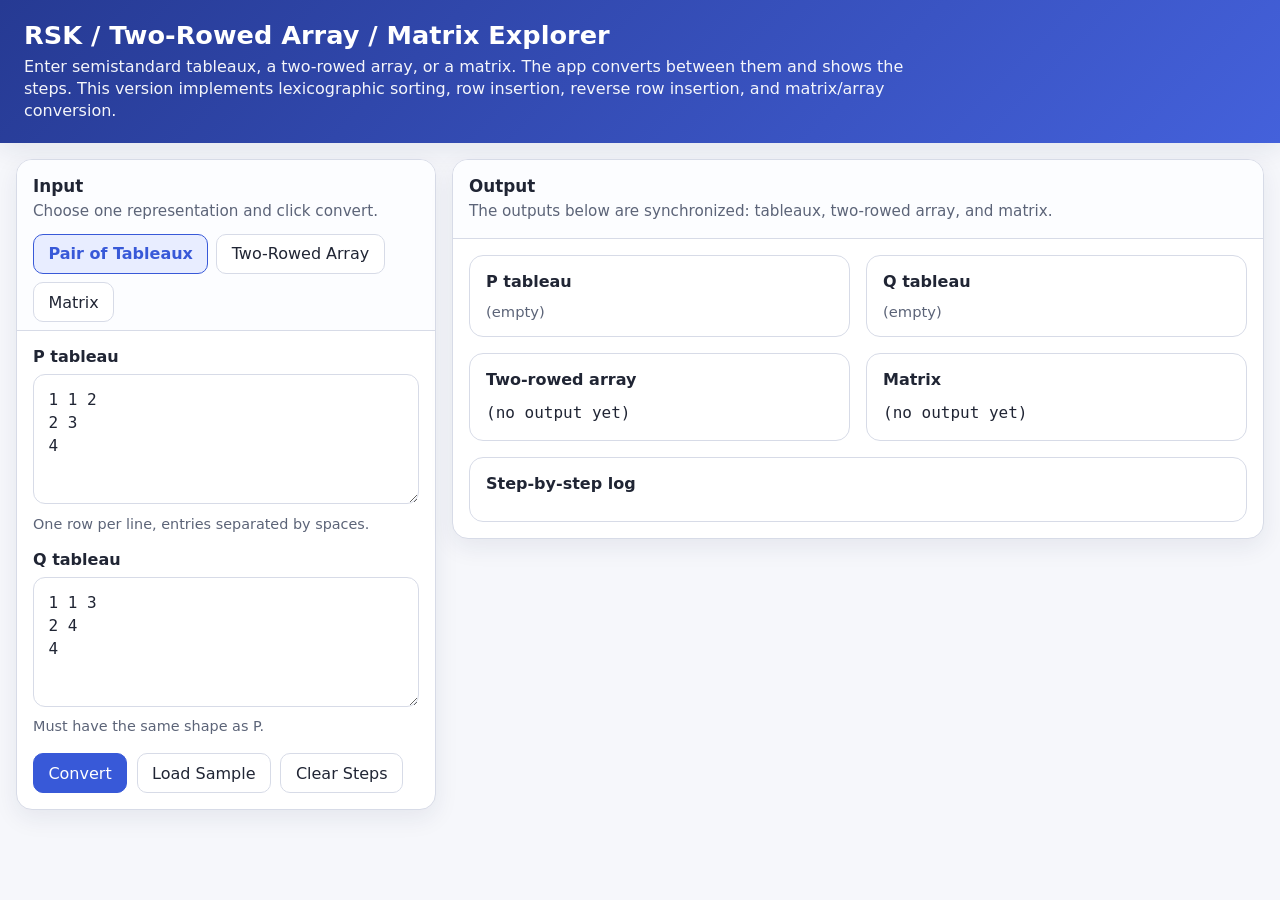
==== index.html @ bd5b1ef0 "tweak" ====
<!DOCTYPE html>
<html lang="en">
<head>
  <meta charset="UTF-8" />
  <meta name="viewport" content="width=device-width, initial-scale=1.0" />
  <title>RSK / Matrix / Tableaux Explorer</title>
  <link rel="stylesheet" href="style.css" />
</head>
<body>
  <header>
    <h1>RSK / Two-Rowed Array / Matrix Explorer</h1>
    <p>
      Enter semistandard tableaux, a two-rowed array, or a matrix. The app converts between them and shows the steps.
      This version implements lexicographic sorting, row insertion, reverse row insertion, and matrix/array conversion.
    </p>
  </header>

  <main>
    <div class="layout">
      <section class="panel">
        <div class="panel-header">
          <h2>Input</h2>
          <p>Choose one representation and click convert.</p>
          <div class="tabs">
            <button class="tab-btn active" data-mode="tableauxMode">Pair of Tableaux</button>
            <button class="tab-btn" data-mode="arrayMode">Two-Rowed Array</button>
            <button class="tab-btn" data-mode="matrixMode">Matrix</button>
          </div>
        </div>

        <div class="panel-body">
          <div id="status"></div>

          <div id="tableauxMode" class="mode active">
            <div class="field">
              <label for="pInput">P tableau</label>
              <textarea id="pInput">1 1 2
2 3
4</textarea>
              <div class="help">One row per line, entries separated by spaces.</div>
            </div>

            <div class="field">
              <label for="qInput">Q tableau</label>
              <textarea id="qInput">1 1 3
2 4
4</textarea>
              <div class="help">Must have the same shape as P.</div>
            </div>
          </div>

          <div id="arrayMode" class="mode">
            <div class="field">
              <label for="topRowInput">Top row</label>
              <textarea id="topRowInput">1 1 2 2 4 4</textarea>
            </div>
            <div class="field">
              <label for="bottomRowInput">Bottom row</label>
              <textarea id="bottomRowInput">1 2 1 3 2 4</textarea>
              <div class="help">The app can sort the array into lexicographic order automatically.</div>
            </div>
          </div>

          <div id="matrixMode" class="mode">
            <div class="field">
              <label for="matrixInput">Matrix</label>
              <textarea id="matrixInput">2 0 1
1 2 0
0 1 1</textarea>
              <div class="help">Nonnegative integer matrix. Rows correspond to top-row values, columns to bottom-row values.</div>
            </div>
          </div>

          <div class="actions">
            <button id="convertBtn" class="primary">Convert</button>
            <button id="sampleBtn" class="secondary">Load Sample</button>
            <button id="clearStepsBtn" class="secondary">Clear Steps</button>
          </div>
        </div>
      </section>

      <section class="panel">
        <div class="panel-header">
          <h2>Output</h2>
          <p>The outputs below are synchronized: tableaux, two-rowed array, and matrix.</p>
        </div>
        <div class="panel-body">
          <div class="output-grid">
            <div class="card">
              <h3>P tableau</h3>
              <div id="pOutput"></div>
            </div>
            <div class="card">
              <h3>Q tableau</h3>
              <div id="qOutput"></div>
            </div>
            <div class="card">
              <h3>Two-rowed array</h3>
              <div id="arrayOutput" class="mono"></div>
            </div>
            <div class="card">
              <h3>Matrix</h3>
              <div id="matrixOutput" class="mono"></div>
            </div>
          </div>

          <div class="card steps-card">
            <h3>Step-by-step log</h3>
            <div id="stepsOutput" class="steps"></div>
          </div>
        </div>
      </section>
    </div>
  </main>

  <script src="app.js"></script>
</body>
</html>
---- style.css ----
:root {
  --bg: #f6f7fb;
  --panel: #ffffff;
  --border: #d7dbe7;
  --text: #202534;
  --muted: #5c6478;
  --accent: #3859d8;
  --accent-soft: #e8edff;
  --good: #1f7a39;
  --bad: #b42318;
  --shadow: 0 8px 24px rgba(24, 39, 75, 0.08);
}

* {
  box-sizing: border-box;
}

body {
  margin: 0;
  font-family: Inter, system-ui, -apple-system, BlinkMacSystemFont, "Segoe UI", sans-serif;
  background: var(--bg);
  color: var(--text);
}

header {
  padding: 1.25rem 1.5rem;
  background: linear-gradient(135deg, #263a93, #4461db);
  color: white;
  box-shadow: var(--shadow);
}

header h1 {
  margin: 0 0 0.35rem;
  font-size: 1.6rem;
}

header p {
  margin: 0;
  opacity: 0.95;
  max-width: 900px;
  line-height: 1.4;
}

main {
  max-width: 1400px;
  margin: 0 auto;
  padding: 1rem;
}

.layout {
  display: grid;
  grid-template-columns: 420px 1fr;
  gap: 1rem;
  align-items: start;
}

.panel {
  background: var(--panel);
  border: 1px solid var(--border);
  border-radius: 16px;
  box-shadow: var(--shadow);
  overflow: hidden;
}

.panel-header {
  padding: 1rem 1rem 0.5rem;
  border-bottom: 1px solid var(--border);
  background: #fcfdff;
}

.panel-header h2,
.panel-header h3 {
  margin: 0 0 0.35rem;
  font-size: 1.05rem;
}

.panel-header p {
  margin: 0 0 0.5rem;
  color: var(--muted);
  line-height: 1.35;
  font-size: 0.95rem;
}

.panel-body {
  padding: 1rem;
}

.tabs {
  display: flex;
  gap: 0.5rem;
  flex-wrap: wrap;
  margin-top: 0.75rem;
}

.tab-btn,
button {
  border: 1px solid var(--border);
  border-radius: 10px;
  background: white;
  color: var(--text);
  padding: 0.6rem 0.9rem;
  font: inherit;
  cursor: pointer;
  transition: 0.15s ease;
}

.tab-btn:hover,
button:hover {
  border-color: var(--accent);
}

.tab-btn.active {
  background: var(--accent-soft);
  border-color: var(--accent);
  color: var(--accent);
  font-weight: 600;
}

.actions {
  display: flex;
  flex-wrap: wrap;
  gap: 0.6rem;
  margin-top: 1rem;
}

.primary {
  background: var(--accent);
  color: white;
  border-color: var(--accent);
}

.secondary {
  background: #fff;
}

.mode {
  display: none;
}

.mode.active {
  display: block;
}

textarea,
input,
select {
  width: 100%;
  border: 1px solid var(--border);
  border-radius: 12px;
  padding: 0.8rem 0.9rem;
  font: inherit;
  color: var(--text);
  background: white;
}

textarea {
  min-height: 130px;
  resize: vertical;
  line-height: 1.45;
  font-family: ui-monospace, SFMono-Regular, Menlo, Consolas, monospace;
}

label {
  display: block;
  margin-bottom: 0.5rem;
  font-weight: 600;
}

.field {
  margin-bottom: 1rem;
}

.help {
  color: var(--muted);
  font-size: 0.9rem;
  line-height: 1.35;
  margin-top: 0.4rem;
}

.status {
  padding: 0.85rem 1rem;
  border-radius: 12px;
  margin-bottom: 1rem;
  border: 1px solid transparent;
  white-space: pre-wrap;
  line-height: 1.45;
}

.status.good {
  background: #ebfff0;
  border-color: #b9ebc6;
  color: var(--good);
}

.status.bad {
  background: #fff0f0;
  border-color: #f2c7c7;
  color: var(--bad);
}

.output-grid {
  display: grid;
  grid-template-columns: repeat(2, minmax(0, 1fr));
  gap: 1rem;
}

.card {
  border: 1px solid var(--border);
  border-radius: 14px;
  padding: 1rem;
  background: #fff;
}

.card h3 {
  margin-top: 0;
  margin-bottom: 0.75rem;
  font-size: 1rem;
}

.steps-card {
  margin-top: 1rem;
}

.tableau-grid {
  display: inline-grid;
  gap: 2px;
  background: #cfd5e6;
  padding: 2px;
  border-radius: 10px;
}

.tableau-cell {
  width: 42px;
  height: 42px;
  background: white;
  display: flex;
  align-items: center;
  justify-content: center;
  border-radius: 6px;
  font-weight: 600;
}

.empty-cell {
  width: 42px;
  height: 42px;
  opacity: 0;
}

.mono {
  font-family: ui-monospace, SFMono-Regular, Menlo, Consolas, monospace;
  white-space: pre-wrap;
  line-height: 1.45;
  word-break: break-word;
}

.steps {
  display: grid;
  gap: 0.75rem;
}

.step {
  border: 1px solid var(--border);
  border-radius: 12px;
  padding: 0.9rem;
  background: #fcfdff;
}

.step-title {
  font-weight: 700;
  margin-bottom: 0.4rem;
}

.small {
  font-size: 0.92rem;
  color: var(--muted);
}

@media (max-width: 1000px) {
  .layout {
    grid-template-columns: 1fr;
  }

  .output-grid {
    grid-template-columns: 1fr;
  }
}
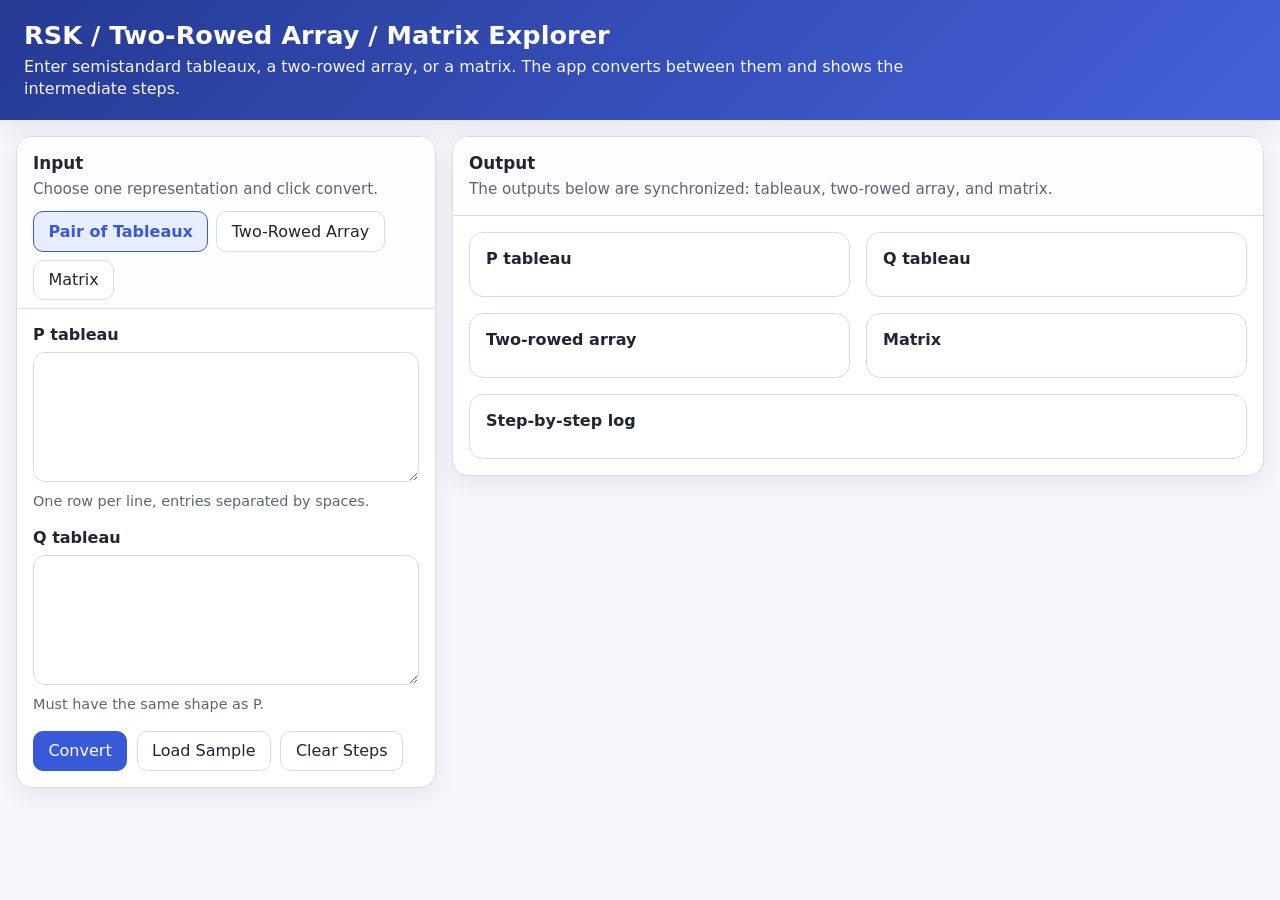
==== commit f3cea6e0: "reorganization" ====
--- a/index.html
+++ b/index.html
@@ -10,8 +10,8 @@
   <header>
     <h1>RSK / Two-Rowed Array / Matrix Explorer</h1>
     <p>
-      Enter semistandard tableaux, a two-rowed array, or a matrix. The app converts between them and shows the steps.
-      This version implements lexicographic sorting, row insertion, reverse row insertion, and matrix/array conversion.
+      Enter semistandard tableaux, a two-rowed array, or a matrix.
+      The app converts between them and shows the intermediate steps.
     </p>
   </header>
 
@@ -34,17 +34,13 @@
           <div id="tableauxMode" class="mode active">
             <div class="field">
               <label for="pInput">P tableau</label>
-              <textarea id="pInput">1 1 2
-2 3
-4</textarea>
+              <textarea id="pInput"></textarea>
               <div class="help">One row per line, entries separated by spaces.</div>
             </div>
 
             <div class="field">
               <label for="qInput">Q tableau</label>
-              <textarea id="qInput">1 1 3
-2 4
-4</textarea>
+              <textarea id="qInput"></textarea>
               <div class="help">Must have the same shape as P.</div>
             </div>
           </div>
@@ -52,11 +48,11 @@
           <div id="arrayMode" class="mode">
             <div class="field">
               <label for="topRowInput">Top row</label>
-              <textarea id="topRowInput">1 1 2 2 4 4</textarea>
+              <textarea id="topRowInput"></textarea>
             </div>
             <div class="field">
               <label for="bottomRowInput">Bottom row</label>
-              <textarea id="bottomRowInput">1 2 1 3 2 4</textarea>
+              <textarea id="bottomRowInput"></textarea>
               <div class="help">The app can sort the array into lexicographic order automatically.</div>
             </div>
           </div>
@@ -64,9 +60,7 @@
           <div id="matrixMode" class="mode">
             <div class="field">
               <label for="matrixInput">Matrix</label>
-              <textarea id="matrixInput">2 0 1
-1 2 0
-0 1 1</textarea>
+              <textarea id="matrixInput"></textarea>
               <div class="help">Nonnegative integer matrix. Rows correspond to top-row values, columns to bottom-row values.</div>
             </div>
           </div>
@@ -84,6 +78,7 @@
           <h2>Output</h2>
           <p>The outputs below are synchronized: tableaux, two-rowed array, and matrix.</p>
         </div>
+
         <div class="panel-body">
           <div class="output-grid">
             <div class="card">
@@ -113,6 +108,6 @@
     </div>
   </main>
 
-  <script src="app.js"></script>
+  <script type="module" src="js/app.js"></script>
 </body>
 </html>
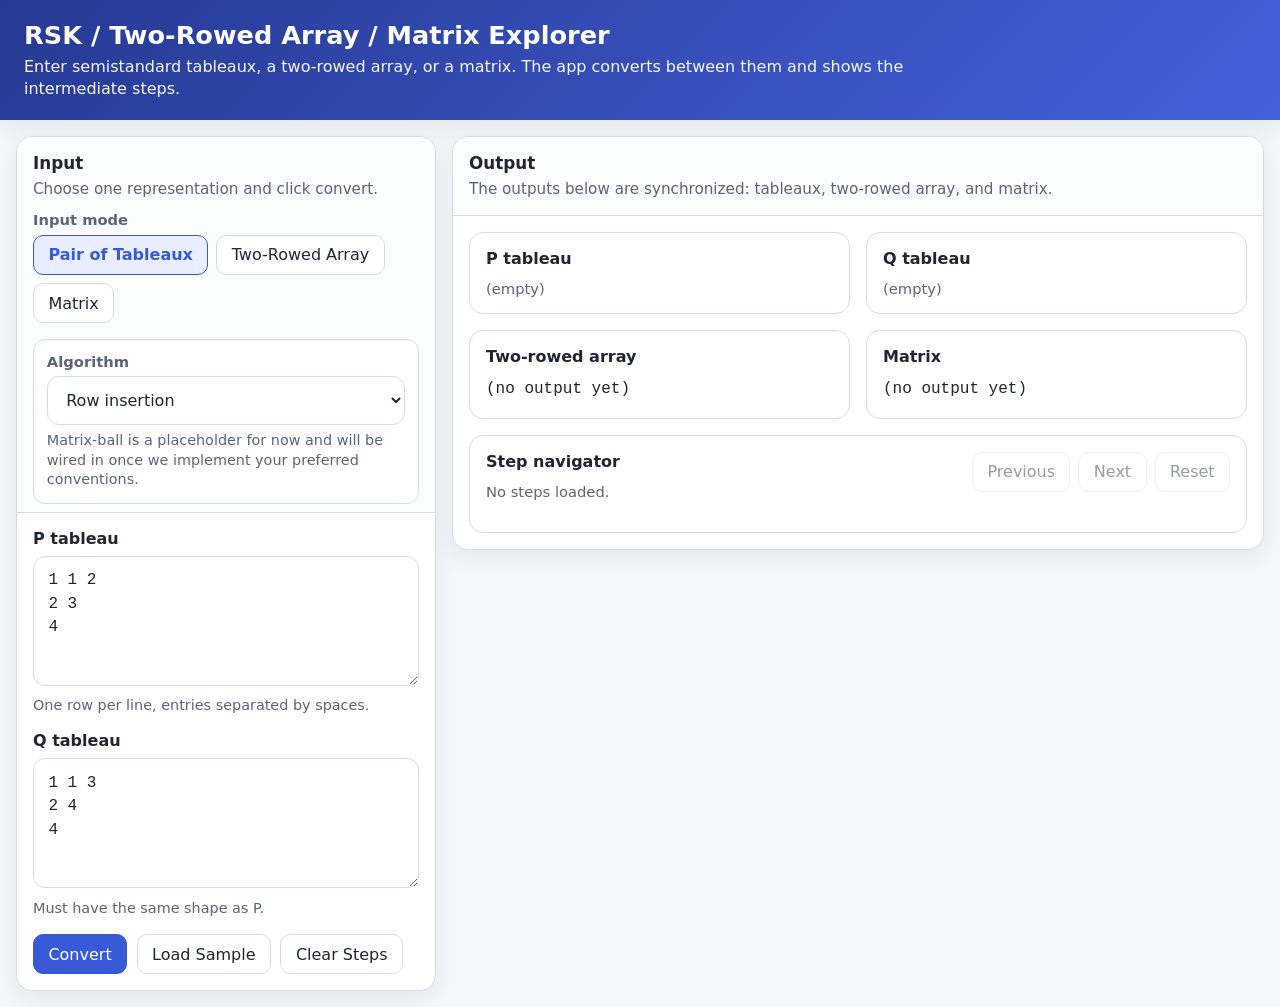
==== commit 4337280e: "updates" ====
--- a/index.html
+++ b/index.html
@@ -21,10 +21,27 @@
         <div class="panel-header">
           <h2>Input</h2>
           <p>Choose one representation and click convert.</p>
-          <div class="tabs">
-            <button class="tab-btn active" data-mode="tableauxMode">Pair of Tableaux</button>
-            <button class="tab-btn" data-mode="arrayMode">Two-Rowed Array</button>
-            <button class="tab-btn" data-mode="matrixMode">Matrix</button>
+
+          <div class="toolbar-group">
+            <div>
+              <div class="toolbar-label">Input mode</div>
+              <div class="tabs">
+                <button class="tab-btn active" data-mode="tableauxMode">Pair of Tableaux</button>
+                <button class="tab-btn" data-mode="arrayMode">Two-Rowed Array</button>
+                <button class="tab-btn" data-mode="matrixMode">Matrix</button>
+              </div>
+            </div>
+
+            <div class="algorithm-bar">
+              <label for="algorithmSelect" class="toolbar-label">Algorithm</label>
+              <select id="algorithmSelect">
+                <option value="rowInsertion">Row insertion</option>
+                <option value="matrixBall">Matrix-ball construction</option>
+              </select>
+              <div class="help">
+                Matrix-ball is a placeholder for now and will be wired in once we implement your preferred conventions.
+              </div>
+            </div>
           </div>
         </div>
 
@@ -50,6 +67,7 @@
               <label for="topRowInput">Top row</label>
               <textarea id="topRowInput"></textarea>
             </div>
+
             <div class="field">
               <label for="bottomRowInput">Bottom row</label>
               <textarea id="bottomRowInput"></textarea>
@@ -61,7 +79,9 @@
             <div class="field">
               <label for="matrixInput">Matrix</label>
               <textarea id="matrixInput"></textarea>
-              <div class="help">Nonnegative integer matrix. Rows correspond to top-row values, columns to bottom-row values.</div>
+              <div class="help">
+                Nonnegative integer matrix. Rows correspond to top-row values, columns to bottom-row values.
+              </div>
             </div>
           </div>
 
@@ -85,14 +105,17 @@
               <h3>P tableau</h3>
               <div id="pOutput"></div>
             </div>
+
             <div class="card">
               <h3>Q tableau</h3>
               <div id="qOutput"></div>
             </div>
+
             <div class="card">
               <h3>Two-rowed array</h3>
               <div id="arrayOutput" class="mono"></div>
             </div>
+
             <div class="card">
               <h3>Matrix</h3>
               <div id="matrixOutput" class="mono"></div>
@@ -100,7 +123,19 @@
           </div>
 
           <div class="card steps-card">
-            <h3>Step-by-step log</h3>
+            <div class="steps-header">
+              <div>
+                <h3>Step navigator</h3>
+                <div id="stepCounter" class="small">No steps loaded.</div>
+              </div>
+
+              <div class="step-controls">
+                <button id="prevStepBtn" class="secondary">Previous</button>
+                <button id="nextStepBtn" class="secondary">Next</button>
+                <button id="resetStepBtn" class="secondary">Reset</button>
+              </div>
+            </div>
+
             <div id="stepsOutput" class="steps"></div>
           </div>
         </div>
--- a/style.css
+++ b/style.css
@@ -8,6 +8,8 @@
   --accent-soft: #e8edff;
   --good: #1f7a39;
   --bad: #b42318;
+  --highlight: #fff1b8;
+  --highlight-border: #e2b93b;
   --shadow: 0 8px 24px rgba(24, 39, 75, 0.08);
 }
 
@@ -85,11 +87,31 @@
   padding: 1rem;
 }
 
+.toolbar-group {
+  display: grid;
+  gap: 1rem;
+  margin-top: 0.75rem;
+}
+
+.toolbar-label {
+  display: block;
+  margin-bottom: 0.4rem;
+  font-size: 0.92rem;
+  font-weight: 700;
+  color: var(--muted);
+}
+
+.algorithm-bar {
+  padding: 0.8rem;
+  border: 1px solid var(--border);
+  border-radius: 12px;
+  background: #fff;
+}
+
 .tabs {
   display: flex;
   gap: 0.5rem;
   flex-wrap: wrap;
-  margin-top: 0.75rem;
 }
 
 .tab-btn,
@@ -116,6 +138,11 @@
   font-weight: 600;
 }
 
+button:disabled {
+  opacity: 0.45;
+  cursor: not-allowed;
+}
+
 .actions {
   display: flex;
   flex-wrap: wrap;
@@ -221,6 +248,20 @@
   margin-top: 1rem;
 }
 
+.steps-header {
+  display: flex;
+  justify-content: space-between;
+  align-items: start;
+  gap: 1rem;
+  margin-bottom: 1rem;
+}
+
+.step-controls {
+  display: flex;
+  gap: 0.5rem;
+  flex-wrap: wrap;
+}
+
 .tableau-grid {
   display: inline-grid;
   gap: 2px;
@@ -238,6 +279,12 @@
   justify-content: center;
   border-radius: 6px;
   font-weight: 600;
+  border: 2px solid transparent;
+}
+
+.tableau-cell.highlight {
+  background: var(--highlight);
+  border-color: var(--highlight-border);
 }
 
 .empty-cell {
@@ -283,4 +330,8 @@
   .output-grid {
     grid-template-columns: 1fr;
   }
+
+  .steps-header {
+    flex-direction: column;
+  }
 }
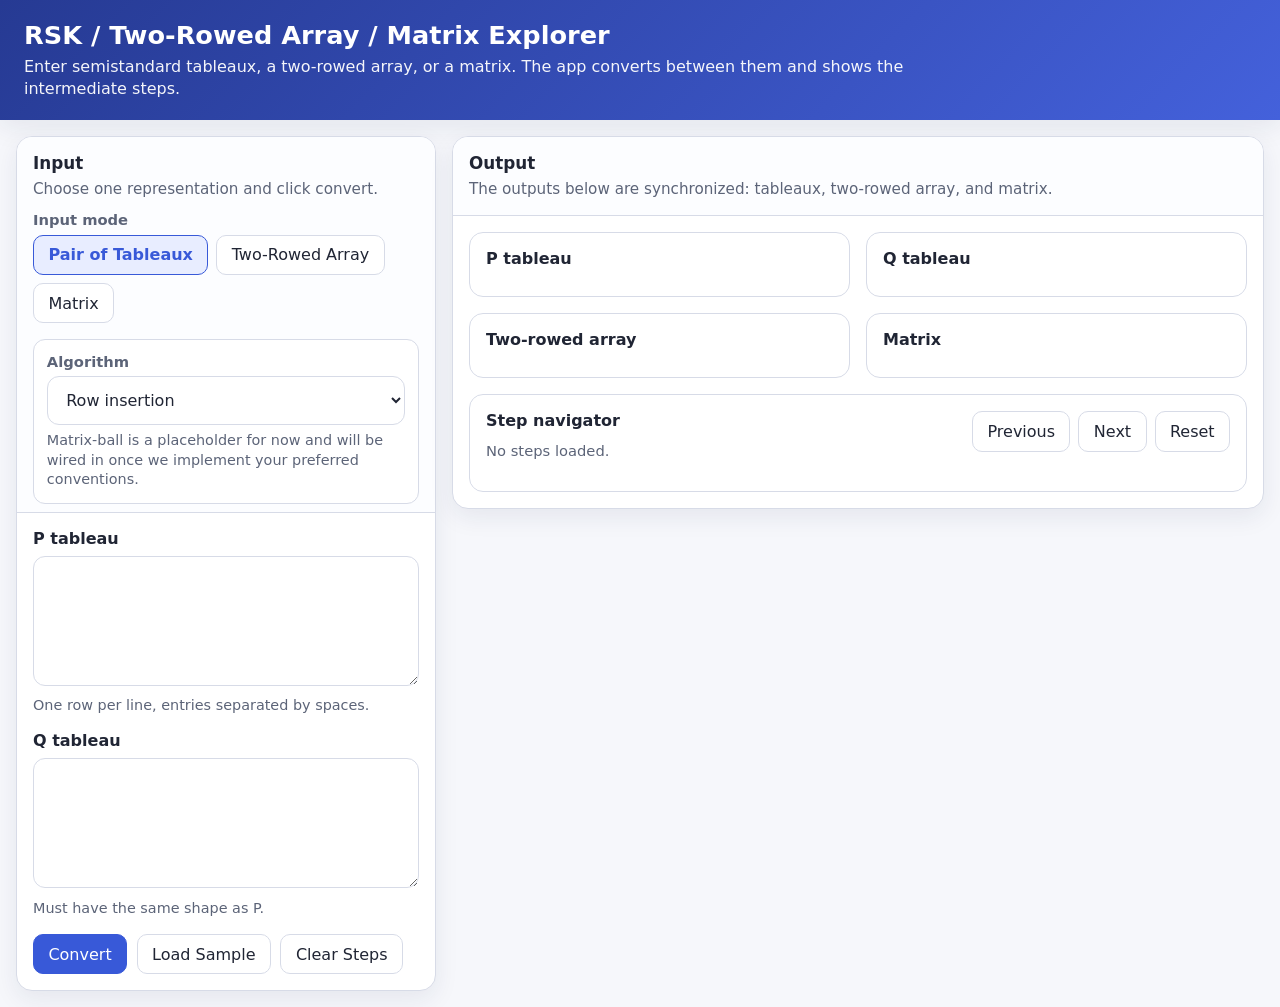
==== commit f4392a3e: "matrix ball forward" ====
--- a/index.html
+++ b/index.html
@@ -136,6 +136,7 @@
               </div>
             </div>
 
+            <div id="stepVisualization" class="step-visualization"></div>
             <div id="stepsOutput" class="steps"></div>
           </div>
         </div>
--- a/style.css
+++ b/style.css
@@ -334,4 +334,29 @@
   .steps-header {
     flex-direction: column;
   }
+}
+
+.step-visualization {
+  margin-bottom: 1rem;
+  padding: 0.75rem;
+  border: 1px solid var(--border);
+  border-radius: 12px;
+  background: #fcfdff;
+  overflow-x: auto;
+}
+
+.step-visualization:empty {
+  display: none;
+}
+
+.matrix-ball-svg {
+  display: block;
+  max-width: 100%;
+  height: auto;
+}
+
+.matrix-ball-caption {
+  margin-top: 0.5rem;
+  font-size: 0.92rem;
+  color: var(--muted);
 }
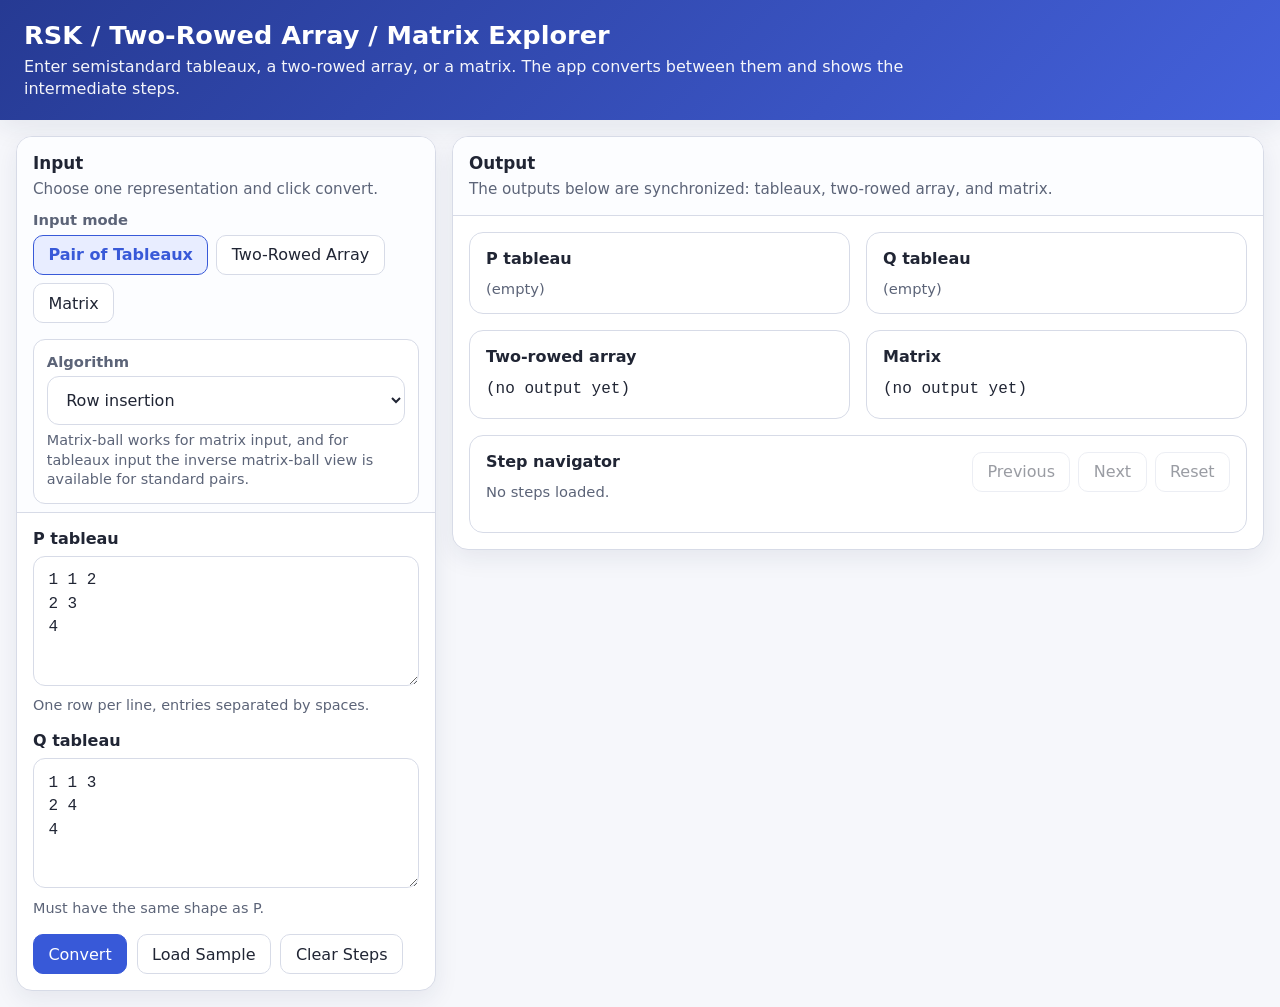
==== commit c99d9661: "cha cha changes" ====
--- a/index.html
+++ b/index.html
@@ -39,7 +39,7 @@
                 <option value="matrixBall">Matrix-ball construction</option>
               </select>
               <div class="help">
-                Matrix-ball is a placeholder for now and will be wired in once we implement your preferred conventions.
+                Matrix-ball works for matrix input, and for tableaux input the inverse matrix-ball view is available for standard pairs.
               </div>
             </div>
           </div>
